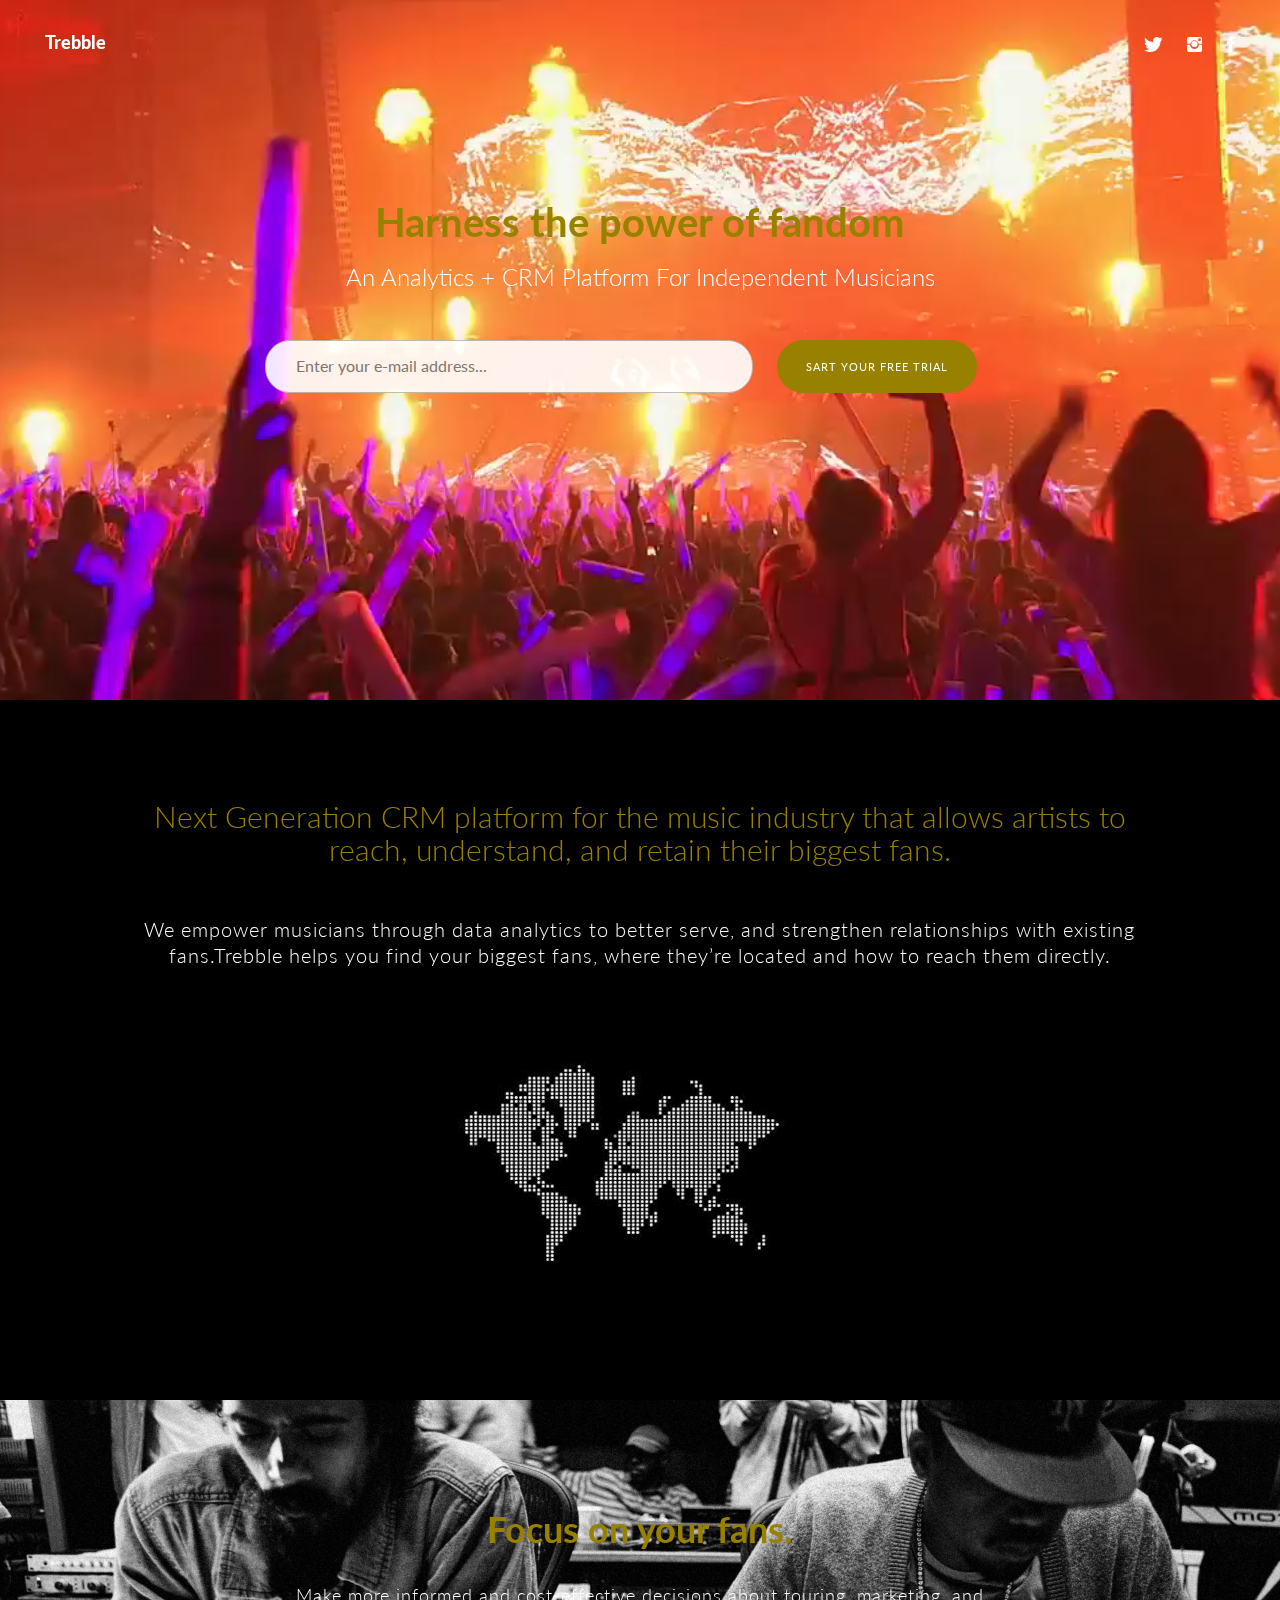
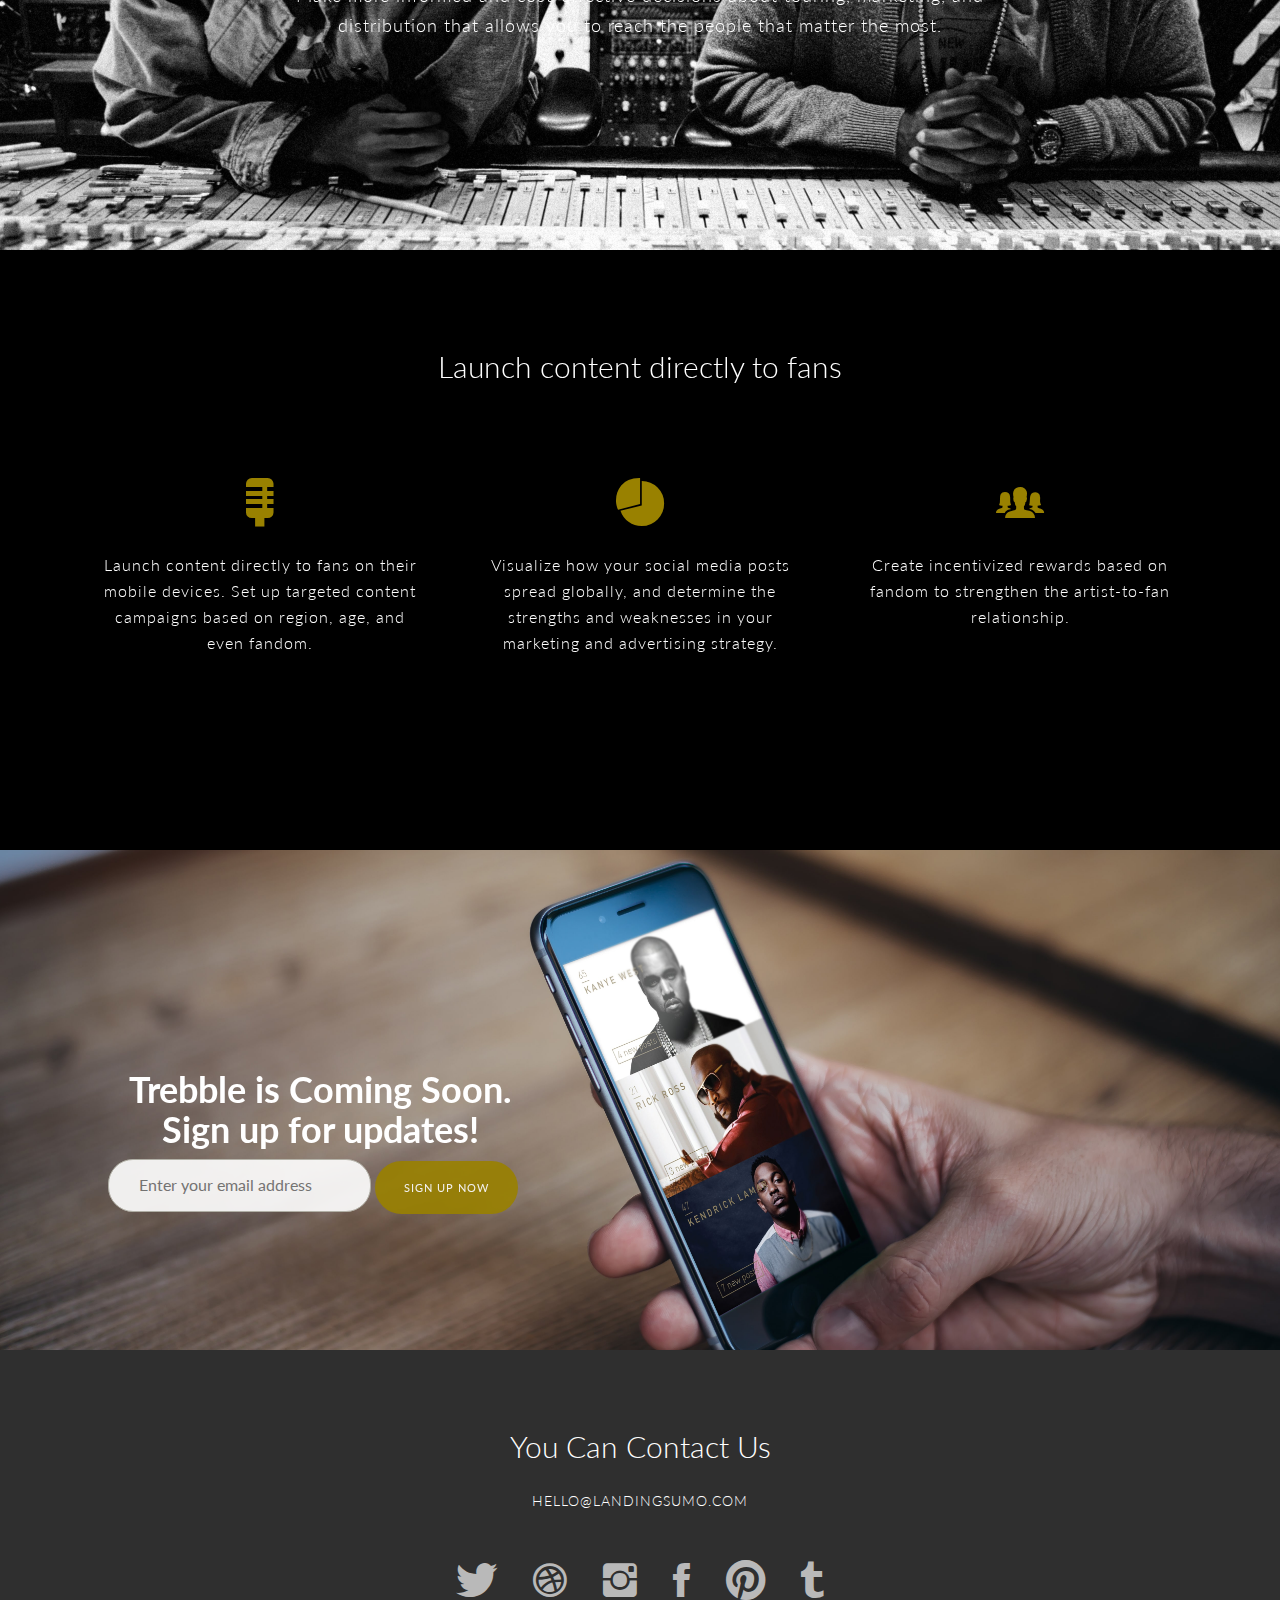
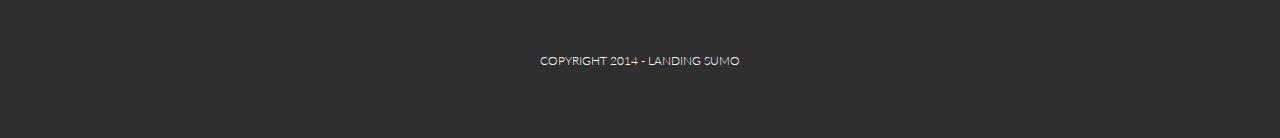
==== index.html @ 37c3ba86 "second commit" ====
<!DOCTYPE html>
<html lang="en">
  <head>
    <meta charset="utf-8">
    <meta http-equiv="X-UA-Compatible" content="IE=edge">
    <meta name="viewport" content="width=device-width, initial-scale=1">
    <meta name="description" content="">
    <meta name="author" content="">
    <link rel="icon" href="assets/img/favicon.ico">

    <title>BlackTie.co - Sumo Lading</title>

    <!-- Bootstrap core CSS -->
    <link href="assets/css/bootstrap.css" rel="stylesheet">

    <!-- Custom styles for this template -->
    <link href="assets/css/ionicons.min.css" rel="stylesheet">
    <link href="assets/css/style.css" rel="stylesheet">


    <!-- IE10 viewport hack for Surface/desktop Windows 8 bug -->
    <script src="assets/js/ie10-viewport-bug-workaround.js"></script>


    <!-- HTML5 shim and Respond.js IE8 support of HTML5 elements and media queries -->
    <!--[if lt IE 9]>
      <script src="https://oss.maxcdn.com/html5shiv/3.7.2/html5shiv.min.js"></script>
      <script src="https://oss.maxcdn.com/respond/1.4.2/respond.min.js"></script>
    <![endif]-->
  </head>

  <body style="background-color:black;">

    <div id="h" data-vide-bg="bg_small" data-vide-options=" position: 0% 0%">
      <div class="logo">Trebble</div>
      <div class="social hidden-xs">
        <a href="#"><i class="ion-social-twitter"></i></a>
        <a href="#"><i class="ion-social-instagram"></i></a>
        <a href="#"><i class="ion-social-facebook"></i></a>
      </div>
      <div class="container">
        <div class="row">
          <div class="col-md-8 col-md-offset-2 centered">
            <h1 style="color:#998100;">Harness the power of fandom</h1>
            <h3>An Analytics + CRM Platform For Independent Musicians</h3>
            <div class="mtb">
              <form role="form"  method="post" enctype="plain"> 
                <input type="email" name="email" class="subscribe-input" placeholder="Enter your e-mail address..." required>
                <button class='btn btn-conf btn-green' type="submit">Sart your free trial</button>
              </form>
            </div><!--/mt-->
          </div>
        </div><!--/row-->
      </div><!--/container-->
    </div><!-- /H -->

    <div class="container ptb" style="min-height: 700px;width: 100%;">
      <div class="row centered">
        <div class="col-md-10 col-md-offset-1">
          <h2 style="color:#998100;">Next Generation CRM platform for the music industry that allows artists to reach, understand, and retain their biggest fans.</h2>
          <p class="mt" style="color:white; font-size:20px;"> We empower musicians through data analytics
to better serve, and strengthen relationships with existing fans.Trebble helps you find your biggest fans, where they’re located and how to reach them directly.</p>
        </div>
        <div class="col-md-5 col-md-offset-4 mt">
          <img src="music.jpg" class="img-responsive" alt="">
        </div>
      </div><!--/row-->
    </div><!--/container-->

    <div id="sep">
      <div class="container">
        <div class="row centered">
          <div class="col-md-8 col-md-offset-2">
            <h1 style="color:#998100; font-weight:bold;">Focus on your fans.</h1>
            <h4>Make more informed and cost-effective decisions about touring, marketing, and distribution that allows you to reach the people that matter the most.</h4>
            
          </div><!--/col-md-8-->
        </div>
      </div>
    </div><!--/sep-->

    <div class="container ptb" style="min-height: 600px;">
      <div class="row centered">
        <div class="col-md-12">
            <h2 style="color:white; "> Launch content directly to fans</h2>
        </div>
        <div class="col-md-12 " style="margin-top:70px;">
          <div class="col-md-4">
            <div class="col-md-12 centered ">
                <i class="ion-mic-c" style="color:#998100;font-size:55px"></i>
            </div>
            <div class="col-md-12">
                  <p style="color:white;">Launch content directly to fans on their mobile devices. Set up targeted content campaigns based on region, age, and even fandom.</p> 
            </div>
          </div>

          <div class="col-md-4">
            <div class="col-md-12 centered ">
                <i class="ion-ios-pie" style="color:#998100;font-size:55px"></i>
            </div>
            <div class="col-md-12">
                  <p style="color:white;">Visualize how your social media posts spread globally, and determine the strengths and weaknesses in your marketing and advertising strategy.</p> 
            </div>
          </div>

          <div class="col-md-4">
            <div class="col-md-12 centered ">
                <i class="ion-ios-people" style="color:#998100;font-size:55px"></i>
            </div>
            <div class="col-md-12">
                  <p style="color:white;">Create incentivized rewards based on fandom to strengthen the artist-to-fan relationship.</p> 
            </div>
          </div>

        </div>
      </div><!--/row-->
    </div><!--/container-->

    <div class="container ptb" style="min-height: 500px;width: 100%;" id="final-div">
      <div class="row centered">
       <div class="col-xs-6" style="margin-top: 120px;">
          <h1 style="font-weight:bold; color:white; ">Trebble is Coming Soon.<br>Sign up for updates!</h1> 
         <form><input name="utf8" type="hidden" value="✓"><input type="hidden" name="authenticity_token" value="H3oWEOLF07UO7+keoI092wMj/sR+r1a7JFPib3H3EnLEydJg8H/tjOgYjyXk0TCLg7ZnAMFHPnGioWCFz63uCQ==">
               <input placeholder="Enter your email address" type="text" name="user[email]" id="user_email">
               <input type="submit" name="commit" value="Sign up now" class="btn btn-conf btn-green">
          </form>     
      </div>
      </div><!--/row-->
    </div><!--/container-->


    <div id="f">
      <div class="container">
        <div class="row centered">
          <h2>You Can Contact Us</h2>
          <h5>HELLO@LANDINGSUMO.COM</h5>

          <p class="mt">
            <a href="#"><i class="ion-social-twitter"></i></a>
            <a href="#"><i class="ion-social-dribbble"></i></a>
            <a href="#"><i class="ion-social-instagram"></i></a>
            <a href="#"><i class="ion-social-facebook"></i></a>
            <a href="#"><i class="ion-social-pinterest"></i></a>
            <a href="#"><i class="ion-social-tumblr"></i></a>
          </p>
          <h6 class="mt">COPYRIGHT 2014 - LANDING SUMO</h6>
        </div><!--/row-->
      </div><!--/container-->
    </div><!--/F-->

    <!-- Bootstrap core JavaScript
    ================================================== -->
    <!-- Placed at the end of the document so the pages load faster -->
    <script src="assets/js/jquery.min.js"></script>
    <script src="assets/js/bootstrap.min.js"></script>
    <script src="assets/js/jquery.vide.min.js"></script>
    <script src="assets/js/retina-1.1.0.js"></script>
  </body>
</html>
---- assets/css/style.css ----
/*
 * Author: Carlos Alvarez
 * URL: http://alvarez.is
 *
 * Project Name: Landing Sumo - Theme 20
 * URL: http://LandingSumo.com
 * Version: 1.0
 * Exclusive Freebie for BlackTie.co
 */

/*	################################################################
	1. GENERAL STRUCTURES
################################################################# */

/* Import fonts */
@import url(http://fonts.googleapis.com/css?family=Lato:300,400,700,900);

* { 
	margin: 0;
	padding: 0px;
    font-family: 'Lato', sans-serif;
} 
body { 
	background: #fff; 
	margin: 0; 
	color: #5a5a5a;
}

h1, h2, h3, h4, h5, h6 {
    font-family: 'Lato', sans-serif;
	font-weight: 300;
}


p { 
	padding: 0; 
	margin-bottom: 12px; 
    font-family: 'Lato', sans-serif;
	font-weight: 300;
	font-size: 16px; 
	line-height: 26px;
	letter-spacing: 1px;
	color: #666; 
	margin-top: 10px; 
}

html,
body {
	height: 100%;
}

.alignleft { float: left; }
.alignright { float: right; }
.aligncenter {
	margin-left: auto;
	margin-right: auto;
	display: block;
	clear: both;
}
.centered {text-align: center}
.mt {margin-top: 50px;}
.mb {margin-bottom: 50px;}
.mtb {margin-top: 50px; margin-bottom: 50px;}
.mtb2 { margin-top: 100px; margin-bottom: 100px;}
.ptb {padding-top: 80px; padding-bottom: 80px;}

.clear {
	clear: both;
	display: block;
	font-size: 0;
	height: 0;
	line-height: 0;
	width:100%;
}
::-moz-selection  {
	color: #fff;
	text-shadow:none;
	background:#2B2E31;
}
::selection {
	color: #fff;
	text-shadow:none;
	background:#2B2E31;
}
*,
*:after,
*:before {
	-webkit-box-sizing: border-box;
	-moz-box-sizing: border-box;
	box-sizing: border-box;
	padding: 0;
	margin: 0;
}
a { 
	padding: 0;
	margin: 0;
	text-decoration: none; 
	-webkit-transition: background-color .4s linear, color .4s linear;
	-moz-transition: background-color .4s linear, color .4s linear;
	-o-transition: background-color .4s linear, color .4s linear;
	-ms-transition: background-color .4s linear, color .4s linear;
	transition: background-color .4s linear, color .4s linear;
	color: #1abc9c;
}
a:hover,
a:focus {
  text-decoration: none;
  color:#696E74;
}

.nopadding {
	padding: 0px !important;
	margin: 0px;
}


/* FORM CONFIGURATION */

input {
	font-size: 16px;
	color: black;
	min-height: 40px;
	border-radius: 25px;
	line-height: 20px;
	padding: 15px 30px 16px;
	border: 1px solid #b9b9af;
	margin-bottom: 10px;
	background-color: #fff;
	opacity: 0.9;
	-webkit-transition: background-color 0.2s;
	transition: background-color 0.2s;
}

.subscribe-input {
	float: left;
	width: 65%;
	text-align: left;
	margin-right: 2px;
}

@media screen and (max-width: 767px) {
	.subscribe-input {
		width: 100%;
	}
}

.subscribe-submit {
	right: 0;
}

.btn-download {
	background: #FDE3A7;
}

/*Buttons Configuration */
.btn-conf {
	border-radius: 50px;
	margin-right: 15px;
	font-size: 11px;
	letter-spacing: 1px;
	text-transform: uppercase;
	padding: 18px 28px 17px 28px;
	}

.btn-conf-2 {
	border-radius: 50px;
	margin-right: 15px;
	font-size: 11px;
	letter-spacing: 1px;
	text-transform: uppercase;
	padding: 12px 28px 11px 28px;
	margin-top: 20px;
	}	

.btn-green {
	background: #998100;
	color: white
}

/* HEADER SECTION */

#final-div{
	background: url(../../final.jpg) no-repeat;
    background-position: center 60%;
	background-size: 100%;
}

#h {
	/*background: url(../img/header.jpg) no-repeat center top;*/
	padding-top: 180px;
	text-align:center;
	background-attachment: relative;
	background-position: center center;
	min-height: 700px;
	width: 100%;
	color: white;
	
    -webkit-background-size: 100%;
    -moz-background-size: 100%;
    -o-background-size: 100%;
    background-size: 100%;

    -webkit-background-size: cover;
    -moz-background-size: cover;
    -o-background-size: cover;
    background-size: cover;
}

#h .logo {
	top: 30px;
	left: 45px;
	font-size: 18px;
	font-weight: 900;
	position:absolute; 
}

#h .social {
	top: 30px;
	right: 45px;
	font-size: 20px;
	position: absolute;
}

#h .social i {
	margin-left: 20px;
}

#h .social a {
	color: white;
}

#h h1 {
	font-weight: 700;
	color: white;
	font-size: 40px;
}

/* Store Links */
.store img {
	margin-right: 10px;
	margin-top: 20px;
}

/* SEP */
#sep {
	background: url(../../fandom.jpg) no-repeat center top;
	padding-top: 90px;
	text-align:center;
	background-attachment: relative;
	background-position: center center;
	min-height: 450px;
	width: 100%;
	color: white;
	
    -webkit-background-size: 100%;
    -moz-background-size: 100%;
    -o-background-size: 100%;
    background-size: 100%;

    -webkit-background-size: cover;
    -moz-background-size: cover;
    -o-background-size: cover;
    background-size: cover;
}

#sep h4 {
	letter-spacing: 1px;
	line-height: 30px;
	margin-top: 30px;
}

/* Pricing Tables */
.price-table {
	border: 2px solid #5a5a5a;
	border-radius: 25px;
	padding-top: 15px;
	padding-bottom: 25px;
	margin: 5px; 
}

.price-table .p-head {
	font-weight: 700;
	font-size: 14px;
	letter-spacing: 1px;
	text-transform: uppercase;
	line-height: 80px;
	border-bottom: 2px solid #ccc;
}

.price-table .p-body .features li {
	color: #333333;
	border-bottom: 2px solid #ccc;
	padding: 24px 0px;
	margin: 0;
	letter-spacing: 1px;
}

.p-body .price .detail {
	font-weight: 700;
	font-size: 45px;
	margin-left: 10px;
	margin-right: 10px;
}

.p-body .price .sub {
	font-size: 18px;
	color: #ccc;
	position: relative;
	bottom: 10px;
	font-weight: 700;
}

ul {
	list-style-type: none;
}

/* SPONSORS */
#g {
	background: #f2f2f2;
	padding-top: 60px;
	padding-bottom: 60px;
}

.sponsor img {
	max-width: 140px;
	max-height: 60px;
	vertical-align: middle;
}

.sponsor .col-sm-2 {
	height: 80px;
	line-height: 80px;
}

/* GREEN SECTION - TESTIMONIAL */

#green {
	padding-top: 90px;
	padding-bottom: 60px;
	min-height: 300px;
	background: #03C9A9;
	color: white;
}

#green tgr {
	font-weight: 700;
	letter-spacing: 1px;
}

/* FOOTER */
#f {
	padding-top: 60px;
	padding-bottom: 60px;
	background: #2f2f2f;
	color: white;
}

#f h5 {
	margin-top: 30px;
	letter-spacing: 1px;
}

#f i {
	font-size: 45px;
	margin: 15px;
}

#f a {
	color: #b9b9b9;
}

#f a:hover {
	color: #03C9A9;
}
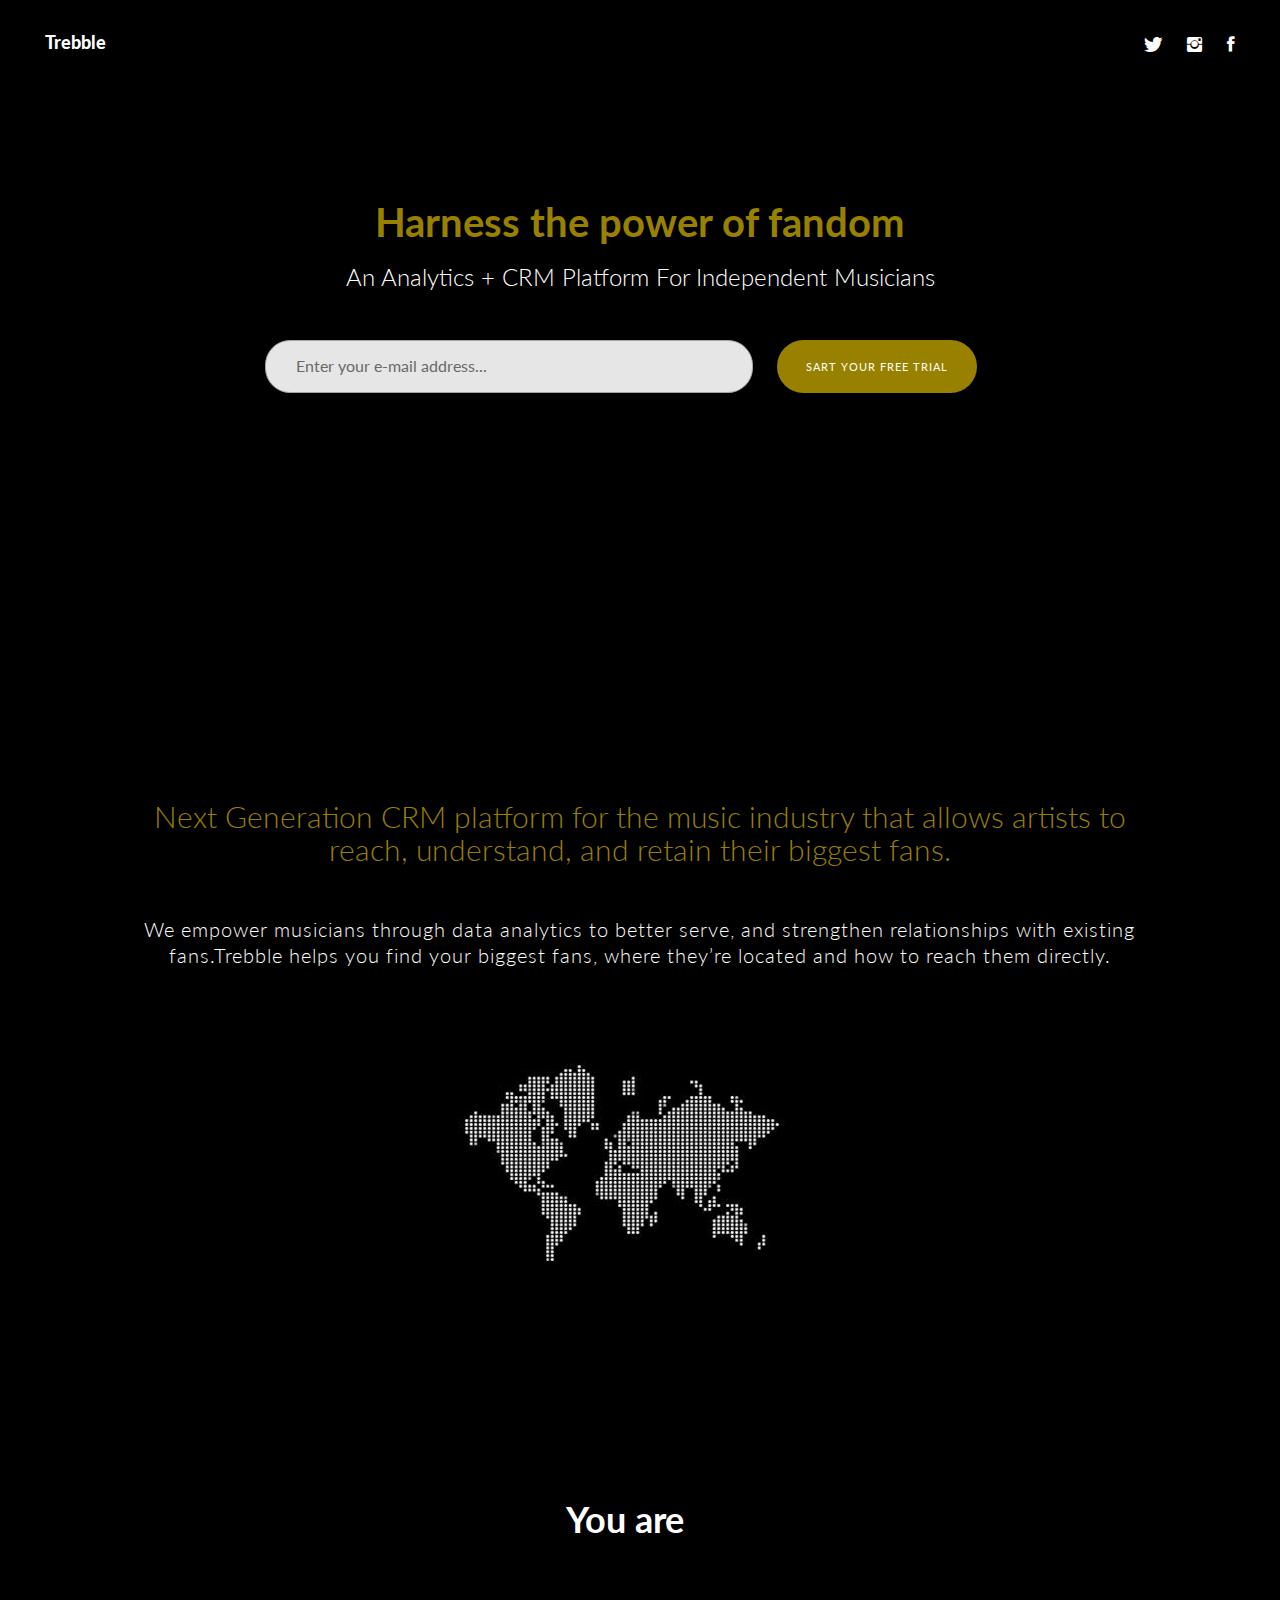
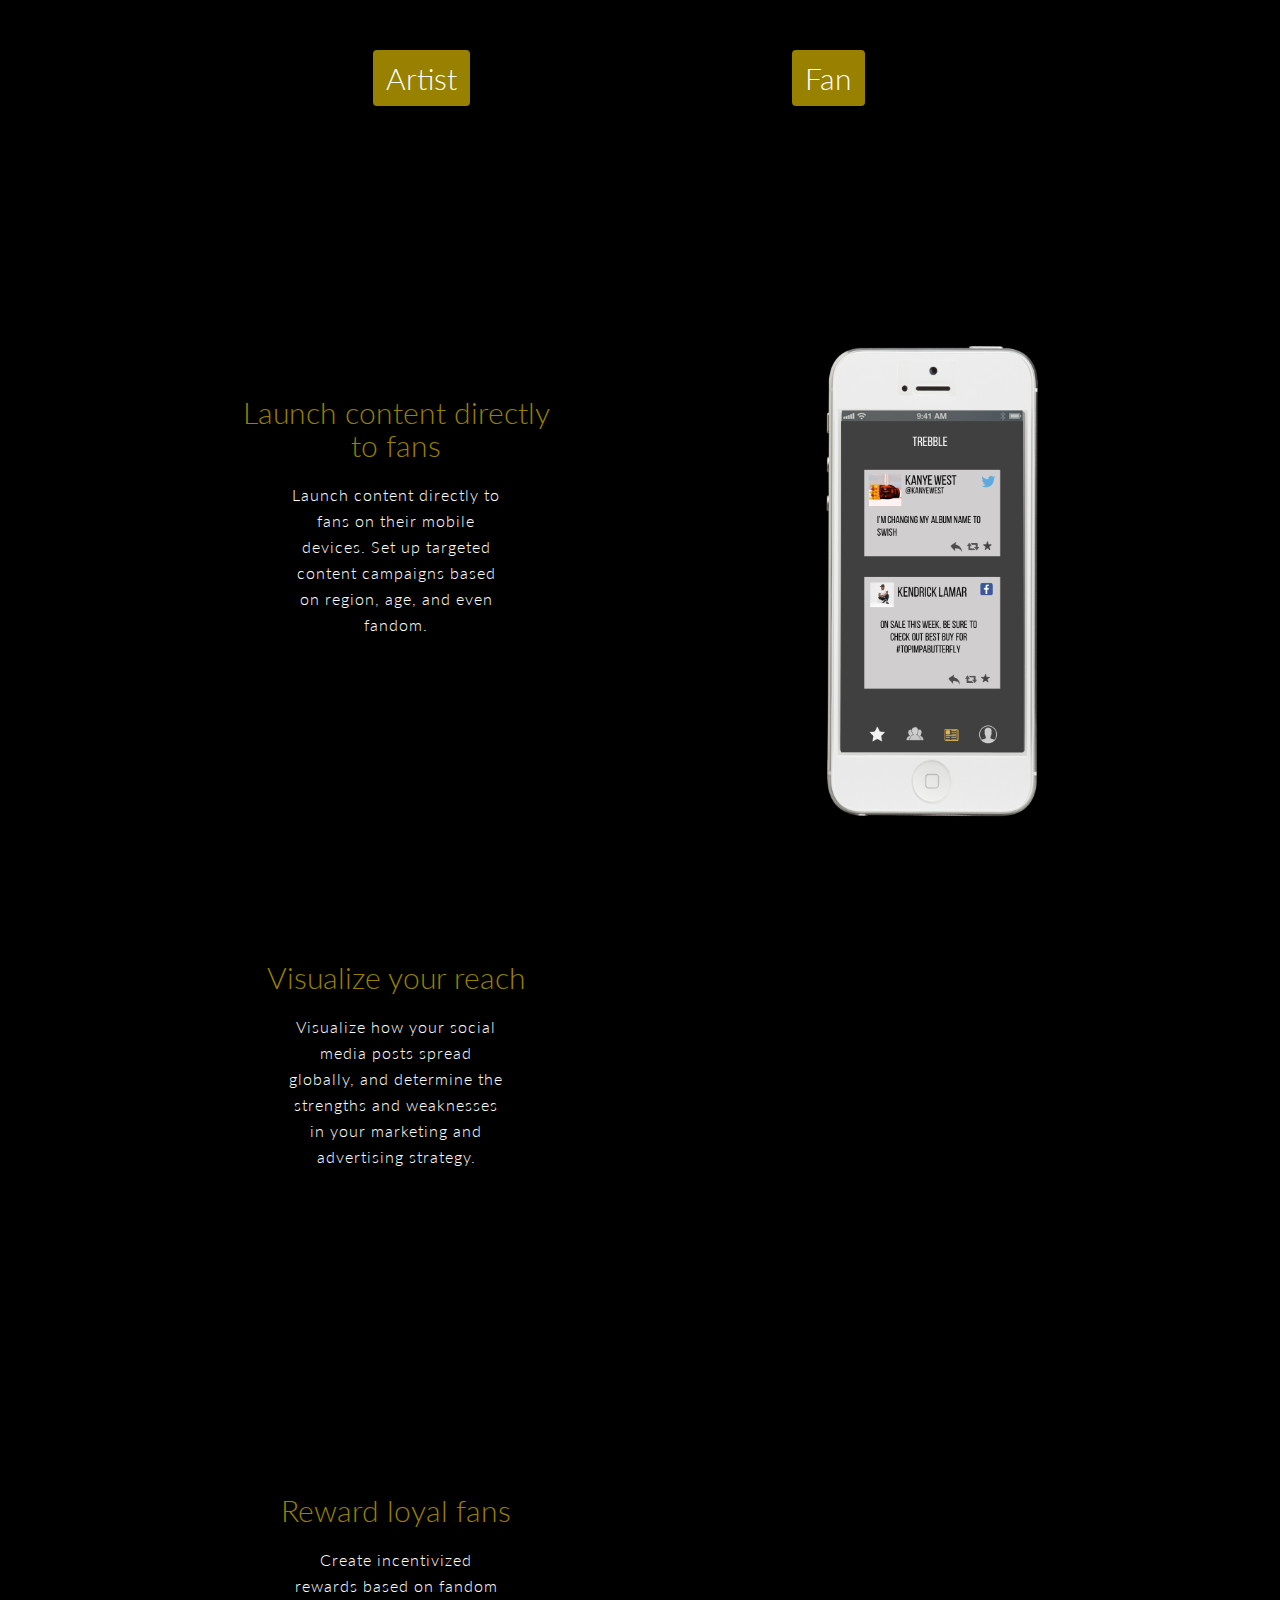
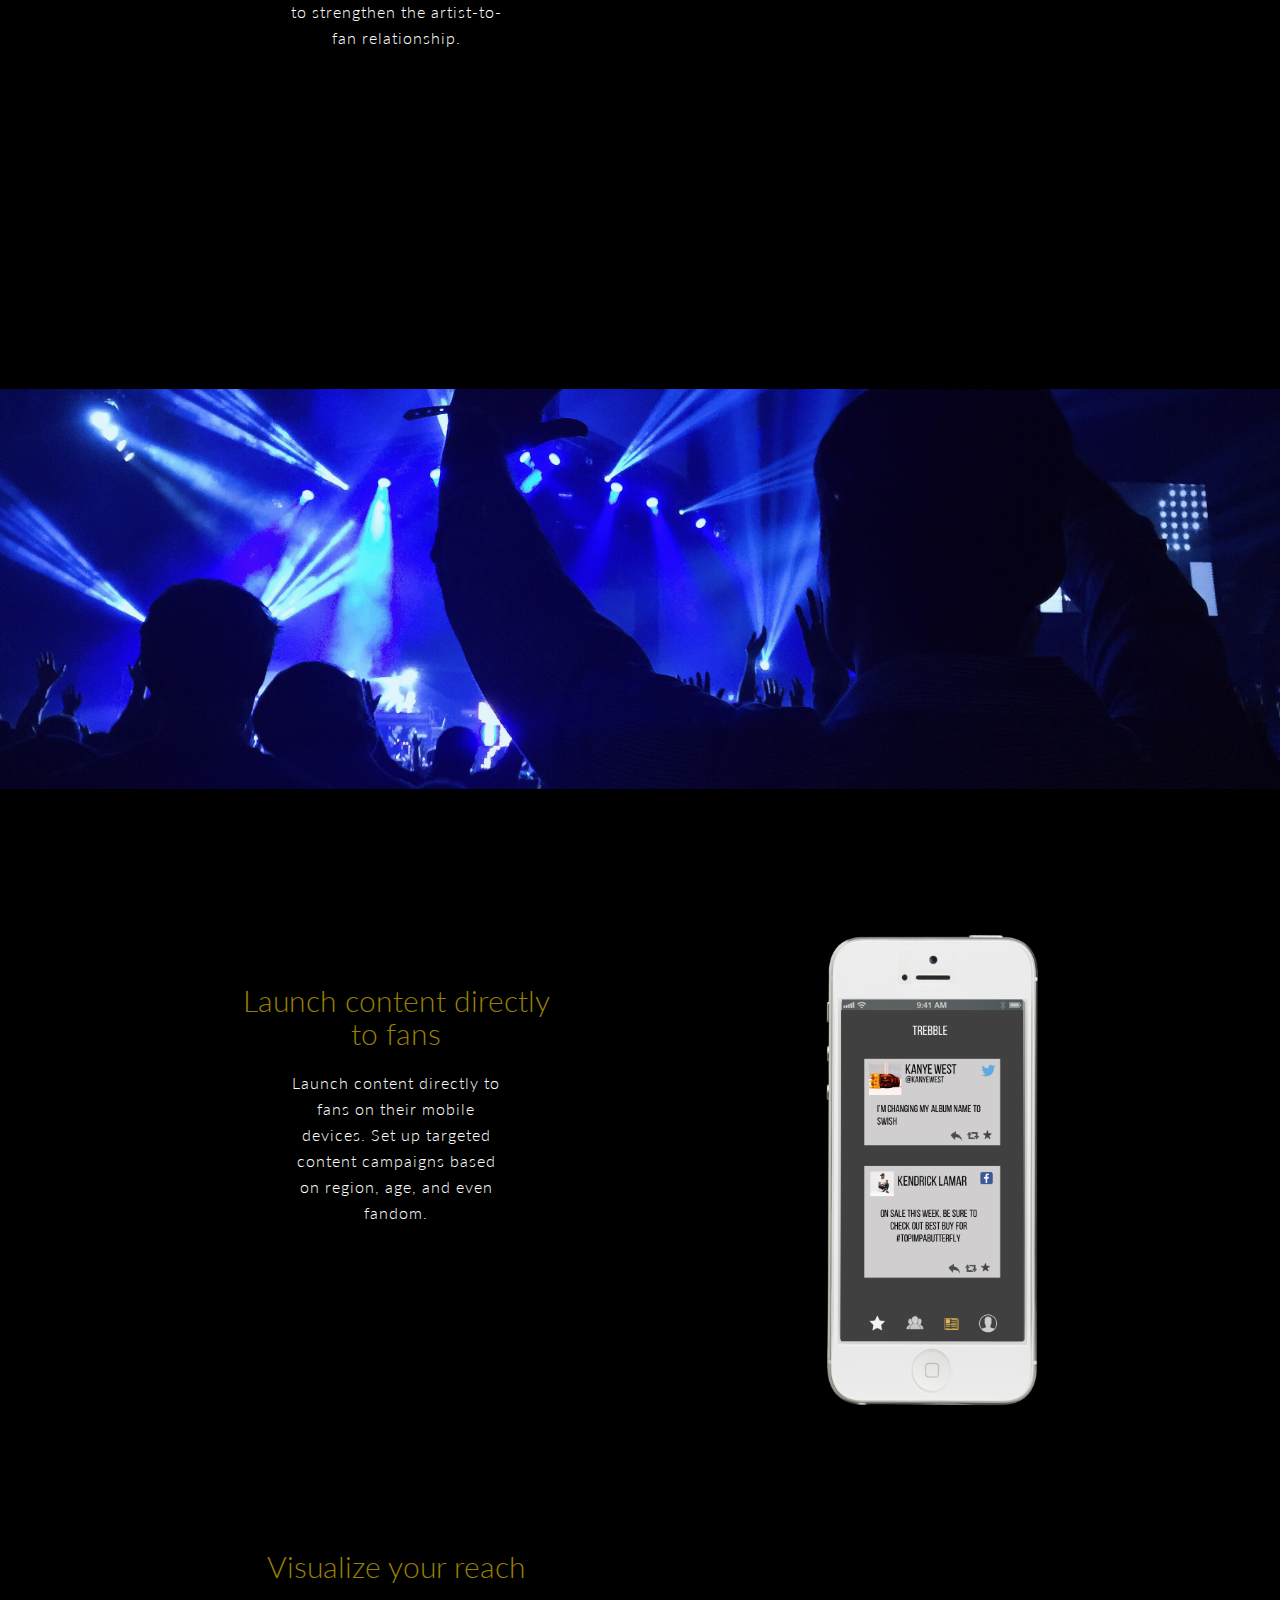
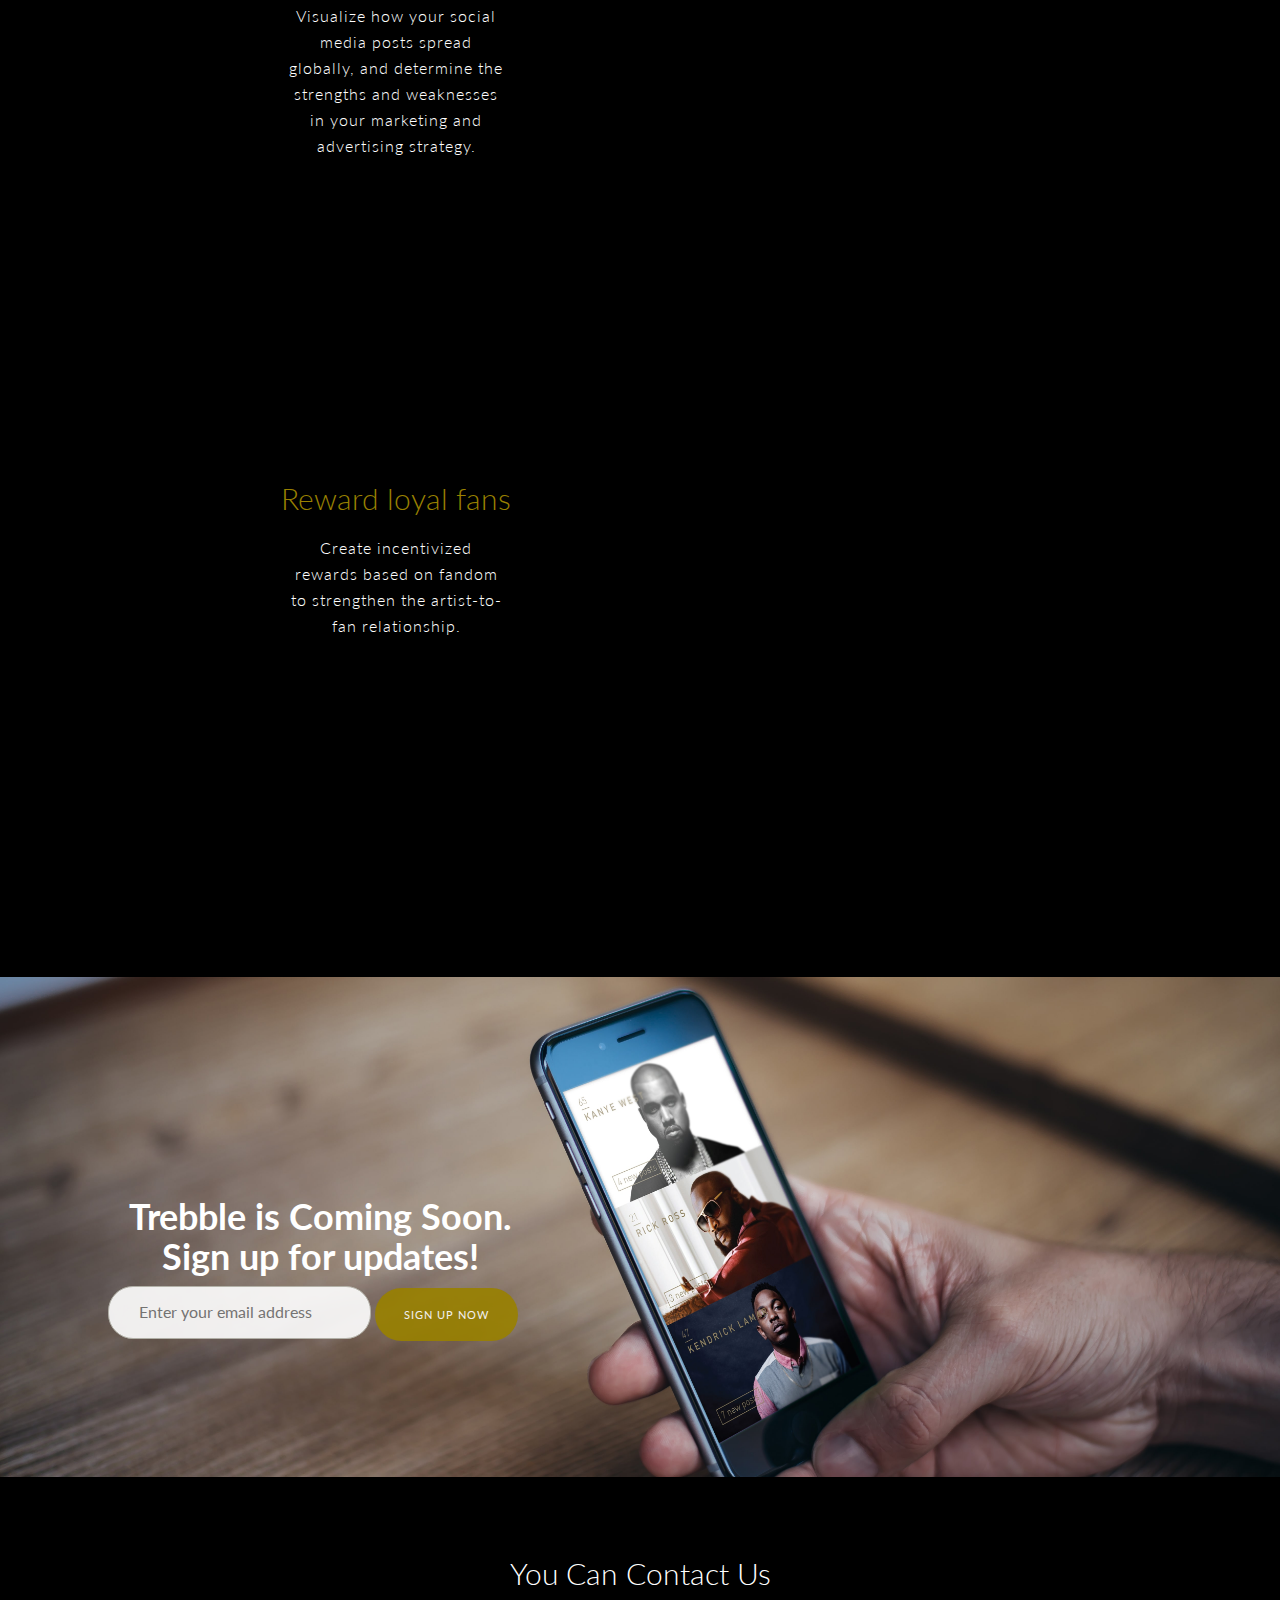
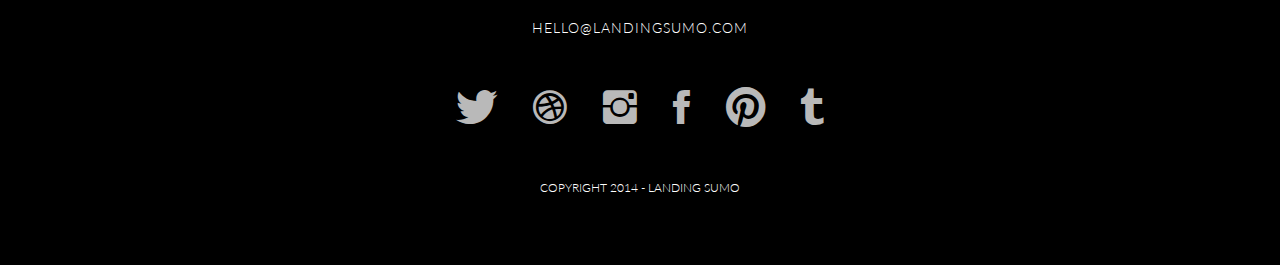
==== commit cbae42bf: "again" ====
--- a/index.html
+++ b/index.html
@@ -8,7 +8,7 @@
     <meta name="author" content="">
     <link rel="icon" href="assets/img/favicon.ico">
 
-    <title>BlackTie.co - Sumo Lading</title>
+    <title>Trebbleapp</title>
 
     <!-- Bootstrap core CSS -->
     <link href="assets/css/bootstrap.css" rel="stylesheet">
@@ -31,7 +31,7 @@
 
   <body style="background-color:black;">
 
-    <div id="h" data-vide-bg="bg_small" data-vide-options=" position: 0% 0%">
+    <div id="h" data-vide-bg="bg" data-vide-options=" position: 0% 0%">
       <div class="logo">Trebble</div>
       <div class="social hidden-xs">
         <a href="#"><i class="ion-social-twitter"></i></a>
@@ -54,7 +54,7 @@
       </div><!--/container-->
     </div><!-- /H -->
 
-    <div class="container ptb" style="min-height: 700px;width: 100%;">
+    <div  class="container ptb scroller" style="min-height: 700px;width: 100%;">
       <div class="row centered">
         <div class="col-md-10 col-md-offset-1">
           <h2 style="color:#998100;">Next Generation CRM platform for the music industry that allows artists to reach, understand, and retain their biggest fans.</h2>
@@ -62,59 +62,117 @@
 to better serve, and strengthen relationships with existing fans.Trebble helps you find your biggest fans, where they’re located and how to reach them directly.</p>
         </div>
         <div class="col-md-5 col-md-offset-4 mt">
-          <img src="music.jpg" class="img-responsive" alt="">
+          <img src="music.jpg" class="img-responsive" alt="" id="music-img">
         </div>
       </div><!--/row-->
     </div><!--/container-->
 
-    <div id="sep">
-      <div class="container">
-        <div class="row centered">
-          <div class="col-md-8 col-md-offset-2">
-            <h1 style="color:#998100; font-weight:bold;">Focus on your fans.</h1>
-            <h4>Make more informed and cost-effective decisions about touring, marketing, and distribution that allows you to reach the people that matter the most.</h4>
-            
-          </div><!--/col-md-8-->
-        </div>
-      </div>
-    </div><!--/sep-->
-
-    <div class="container ptb" style="min-height: 600px;">
-      <div class="row centered">
-        <div class="col-md-12">
-            <h2 style="color:white; "> Launch content directly to fans</h2>
-        </div>
-        <div class="col-md-12 " style="margin-top:70px;">
-          <div class="col-md-4">
-            <div class="col-md-12 centered ">
-                <i class="ion-mic-c" style="color:#998100;font-size:55px"></i>
-            </div>
-            <div class="col-md-12">
-                  <p style="color:white;">Launch content directly to fans on their mobile devices. Set up targeted content campaigns based on region, age, and even fandom.</p> 
-            </div>
-          </div>
-
-          <div class="col-md-4">
-            <div class="col-md-12 centered ">
-                <i class="ion-ios-pie" style="color:#998100;font-size:55px"></i>
-            </div>
-            <div class="col-md-12">
-                  <p style="color:white;">Visualize how your social media posts spread globally, and determine the strengths and weaknesses in your marketing and advertising strategy.</p> 
-            </div>
-          </div>
-
-          <div class="col-md-4">
-            <div class="col-md-12 centered ">
-                <i class="ion-ios-people" style="color:#998100;font-size:55px"></i>
-            </div>
-            <div class="col-md-12">
-                  <p style="color:white;">Create incentivized rewards based on fandom to strengthen the artist-to-fan relationship.</p> 
-            </div>
-          </div>
-
+    <div class="container ptb" style="height: 400px;width: 100%; background: url(fan-min.jpeg) no-repeat center center fixed;background-size: cover; ">
+      <div class="row centered col-xs-12">
+          <h1 style="color:white; font-weight:bold;"> You are </h1>
+      </div>
+      <div class="row centered col-xs-12" style="margin-top:100px;">
+        <div class="col-xs-4 col-xs-offset-2 centered" style="">
+          <a href="#artist_div" class="btn btn-large btn-green" style="font-size:30px;font-weight:300;"> Artist </a>
+        </div>
+        <div class="col-xs-4 centered">
+          <a href="#fan_div" class="btn btn-large btn-green" style="font-size:30px;font-weight:300;"> Fan </a>
         </div>
       </div><!--/row-->
     </div><!--/container-->
+
+    <div class="container ptb " id="artist_div" style="margin-top:50px;">
+      <div class="row">
+        <div class="col-xs-5 col-xs-offset-1" id="text" >
+          <div class="col-xs-12 centered" id="launch_directly" style="margin-bottom:200px;padding:10%;">
+            <div class="col-md-12">
+                <h2 style="color:#998100; "> Launch content directly to fans</h2>
+            </div>
+            <div class="col-md-8 col-md-offset-2">
+                  <p style="color:white;">Launch content directly to fans on their mobile devices. Set up targeted content campaigns based on region, age, and even fandom.</p> 
+            </div>
+          </div>
+          <div class="col-xs-12 centered" id="visualize" style="margin-bottom:200px;padding:10%;">
+            <div class="col-md-12">
+                <h2 style="color:#998100; "> Visualize your reach</h2>
+            </div>
+            <div class="col-md-8 col-md-offset-2">
+                  <p style="color:white;">Visualize how your social media posts spread globally, and determine the strengths and weaknesses in your marketing and advertising strategy.</p> 
+            </div>
+          </div>
+          <div class="col-xs-12 centered" id="reward" style="margin-bottom:200px;padding:10%;">
+            <div class="col-md-12">
+                <h2 style="color:#998100; "> Reward loyal fans</h2>
+            </div>
+            <div class="col-md-8 col-md-offset-2">
+                  <p style="color:white;">Create incentivized rewards based on fandom to strengthen the artist-to-fan relationship.</p> 
+            </div>
+          </div>
+        </div>
+        <div class="col-xs-6" id="myAffix" data-spy="affix">
+          <div>
+            <img src="treb/Picture3.png" id="img-src" class="img-responsive">
+          </div>
+        </div>
+      </div>
+    </div>
+
+    <div class="container ptb" id="artist-break" style="height: 400px;width: 100%; background: url(artist.jpeg) no-repeat center center;background-size: cover; ">
+      <div class="row centered col-xs-12" style="margin-top:100px;">
+        <div class="col-xs-4 col-xs-offset-2 centered" style="">
+         
+        </div>
+      </div><!--/row-->
+    </div><!--/container-->
+
+     <div class="container ptb " id="fan_div" style="margin-top:50px;">
+      <div class="row">
+        <div class="col-xs-5 col-xs-offset-1" id="text" >
+          <div class="col-xs-12 centered" id="fan_launch_directly" style="margin-bottom:200px;padding:10%;">
+            <div class="col-md-12">
+                <h2 style="color:#998100; "> Launch content directly to fans</h2>
+            </div>
+            <div class="col-md-8 col-md-offset-2">
+                  <p style="color:white;">Launch content directly to fans on their mobile devices. Set up targeted content campaigns based on region, age, and even fandom.</p> 
+            </div>
+          </div>
+          <div class="col-xs-12 centered" id="fan_visualize" style="margin-bottom:200px;padding:10%;">
+            <div class="col-md-12">
+                <h2 style="color:#998100; "> Visualize your reach</h2>
+            </div>
+            <div class="col-md-8 col-md-offset-2">
+                  <p style="color:white;">Visualize how your social media posts spread globally, and determine the strengths and weaknesses in your marketing and advertising strategy.</p> 
+            </div>
+          </div>
+          <div class="col-xs-12 centered" id="fan_reward" style="margin-bottom:200px;padding:10%;">
+            <div class="col-md-12">
+                <h2 style="color:#998100; "> Reward loyal fans</h2>
+            </div>
+            <div class="col-md-8 col-md-offset-2">
+                  <p style="color:white;">Create incentivized rewards based on fandom to strengthen the artist-to-fan relationship.</p> 
+            </div>
+          </div>
+        </div>
+        <div class="col-xs-6" id="fan_myAffix">
+          <div>
+            <img src="treb/Picture3.png" id="fan_img-src" class="img-responsive">
+          </div>
+        </div>
+      </div>
+    </div>
+
+    <style type="text/css">
+      #myAffix.affix{
+          position: fixed;
+          top: 25px;
+          left: 50%;
+          width: 45%;
+          min-height: 1px;
+          padding-right: 15px;
+          padding-left: 15px;
+      }
+
+    </style>
 
     <div class="container ptb" style="min-height: 500px;width: 100%;" id="final-div">
       <div class="row centered">
@@ -152,8 +210,122 @@
     ================================================== -->
     <!-- Placed at the end of the document so the pages load faster -->
     <script src="assets/js/jquery.min.js"></script>
+    <script src="assets/js/onscreen.js"></script>
     <script src="assets/js/bootstrap.min.js"></script>
     <script src="assets/js/jquery.vide.min.js"></script>
     <script src="assets/js/retina-1.1.0.js"></script>
+
+    <script type="text/javascript">
+    $(function(){
+
+      $('#launch_directly').onScreen({
+         container: window,
+         direction: 'vertical',
+         doIn: function() {
+           // Do something to the matched elements as they come in
+           console.log("Inside the screen");
+          $("#img-src").attr("src","treb/Picture3.png");
+         },
+         tolerance: 400,
+         lazyAttr: null,
+         debug: false
+      });
+
+
+      $('#visualize').onScreen({
+         container: window,
+         direction: 'vertical',
+         doIn: function() {
+           // Do something to the matched elements as they come in
+           console.log("Inside the screen");
+          $("#img-src").attr("src","treb/Picture4.png");
+         },
+         tolerance: 400,
+         lazyAttr: null,
+         debug: false
+      });
+
+      $('#reward').onScreen({
+         container: window,
+         direction: 'vertical',
+         doIn: function() {
+           // Do something to the matched elements as they come in
+           console.log("Inside the screen");
+          $("#img-src").attr("src","treb/Picture5.png");
+         },
+         tolerance: 400,
+         lazyAttr: null,
+         debug: false
+      });
+
+      //  $('#fan_launch_directly').onScreen({
+      //    container: window,
+      //    direction: 'vertical',
+      //    doIn: function() {
+      //      // Do something to the matched elements as they come in
+      //      console.log("Inside the screen");
+      //     $("#fan_img-src").attr("src","treb/Picture3.png");
+      //    },
+      //    tolerance: 400,
+      //    lazyAttr: null,
+      //    debug: false
+      // });
+
+
+      // $('#fan_visualize').onScreen({
+      //    container: window,
+      //    direction: 'vertical',
+      //    doIn: function() {
+      //      // Do something to the matched elements as they come in
+      //      console.log("Inside the screen");
+      //     $("#fan_img-src").attr("src","treb/Picture4.png");
+      //    },
+      //    tolerance: 400,
+      //    lazyAttr: null,
+      //    debug: false
+      // });
+
+      // $('#fan_reward').onScreen({
+      //    container: window,
+      //    direction: 'vertical',
+      //    doIn: function() {
+      //      // Do something to the matched elements as they come in
+      //      console.log("Inside the screen");
+      //     $("#fan_img-src").attr("src","treb/Picture5.png");
+      //    },
+      //    tolerance: 400,
+      //    lazyAttr: null,
+      //    debug: false
+      // });
+
+        // $('#uber').affix({
+        //   offset: {
+        //     top: 0,
+        //     bottom: function () {
+        //       return (this.bottom = $('#f').outerHeight(true))
+        //     }
+        //   }
+        // });
+      console.log("top",$("#myAffix").offset().top);
+      console.log('bottom',$("#myAffix").offset().top + $("#myAffix").height());
+      console.log("total ",$(document).height())
+      $('#myAffix').affix({
+        offset: {
+          top: $("#myAffix").offset().top,
+          bottom: $("#f").outerHeight() + $("#final-div").outerHeight() + $("#launch").outerHeight() + $("#fan_div").outerHeight() + $("#artist-break").outerHeight()
+        }
+      });
+
+      // $('#fan_myAffix').affix({
+      //   offset: {
+      //     top: $("#fan_myAffix").offset().top,
+      //     bottom: $("#f").outerHeight() + $("#final-div").outerHeight() + $("#launch").outerHeight() 
+      //   }
+      // });
+
+
+    });
+
+    </script>
   </body>
 </html>
--- a/assets/css/style.css
+++ b/assets/css/style.css
@@ -351,7 +351,6 @@
 #f {
 	padding-top: 60px;
 	padding-bottom: 60px;
-	background: #2f2f2f;
 	color: white;
 }
 
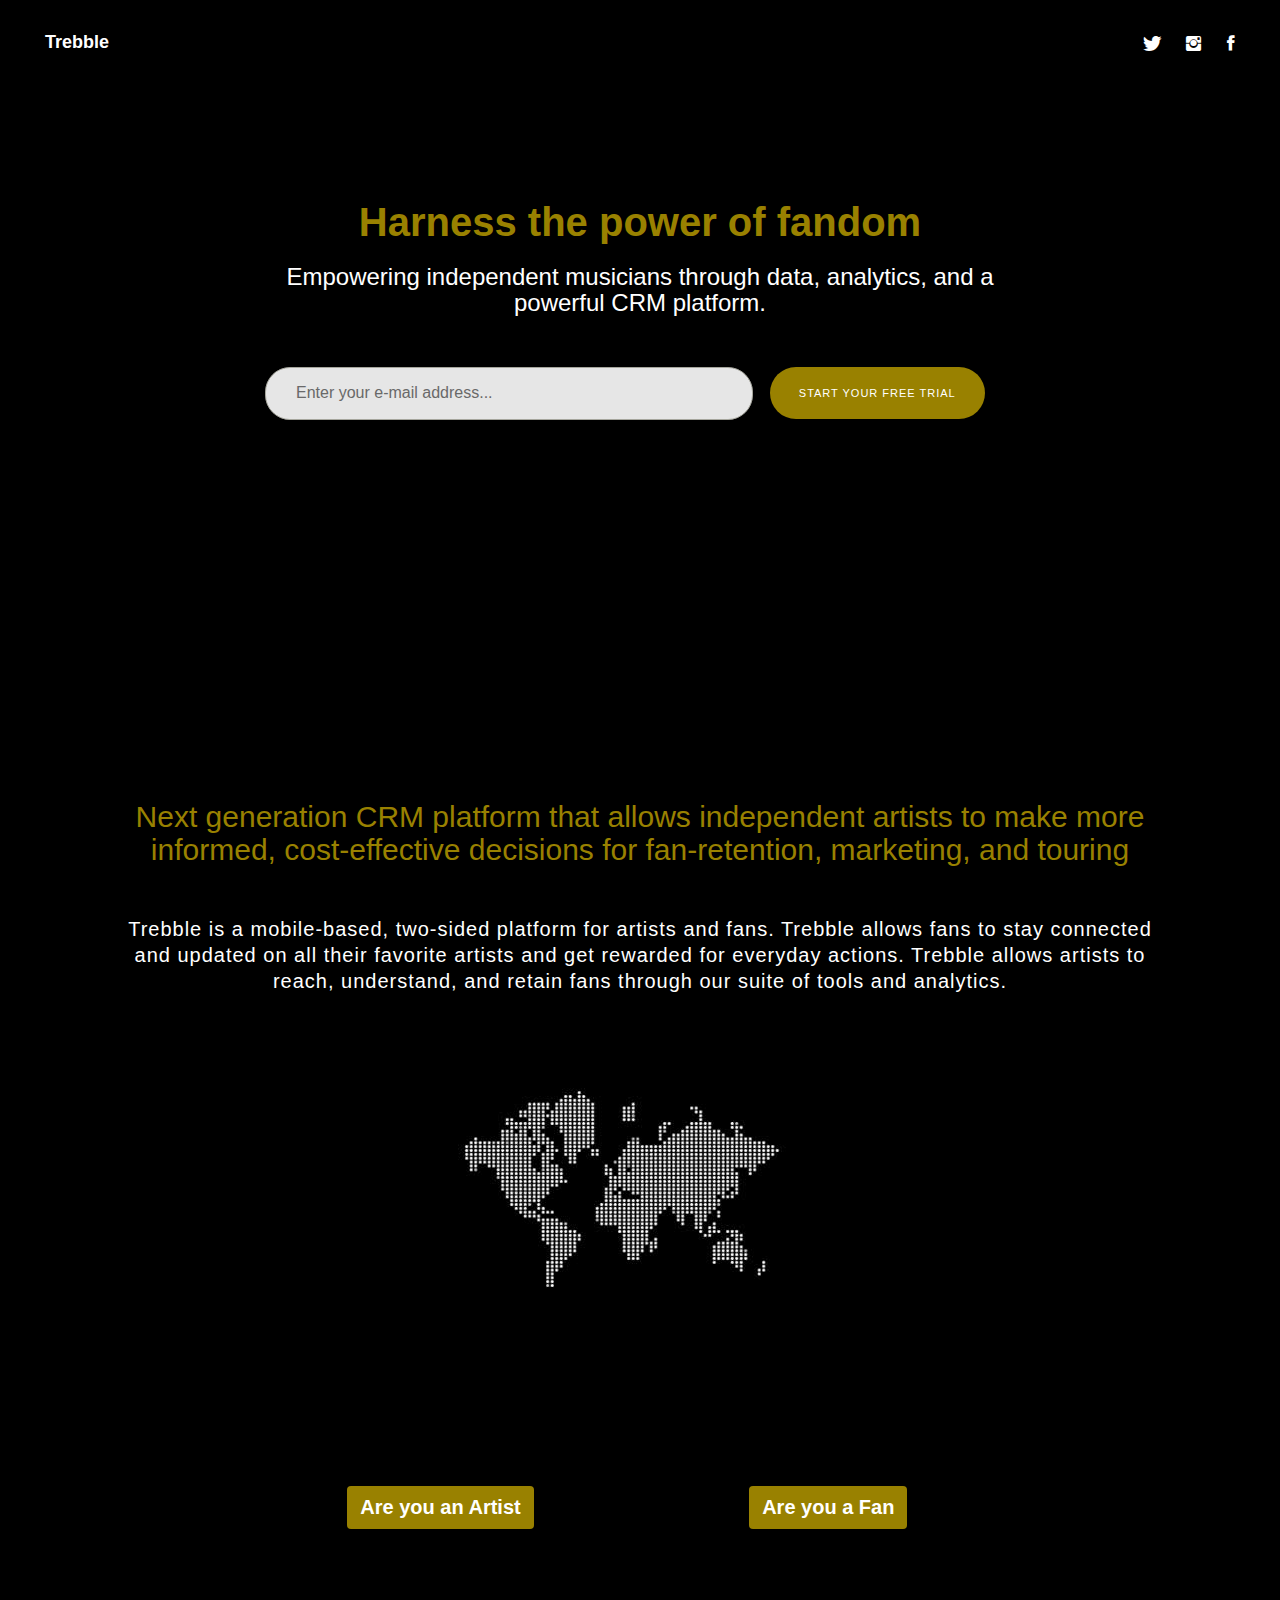
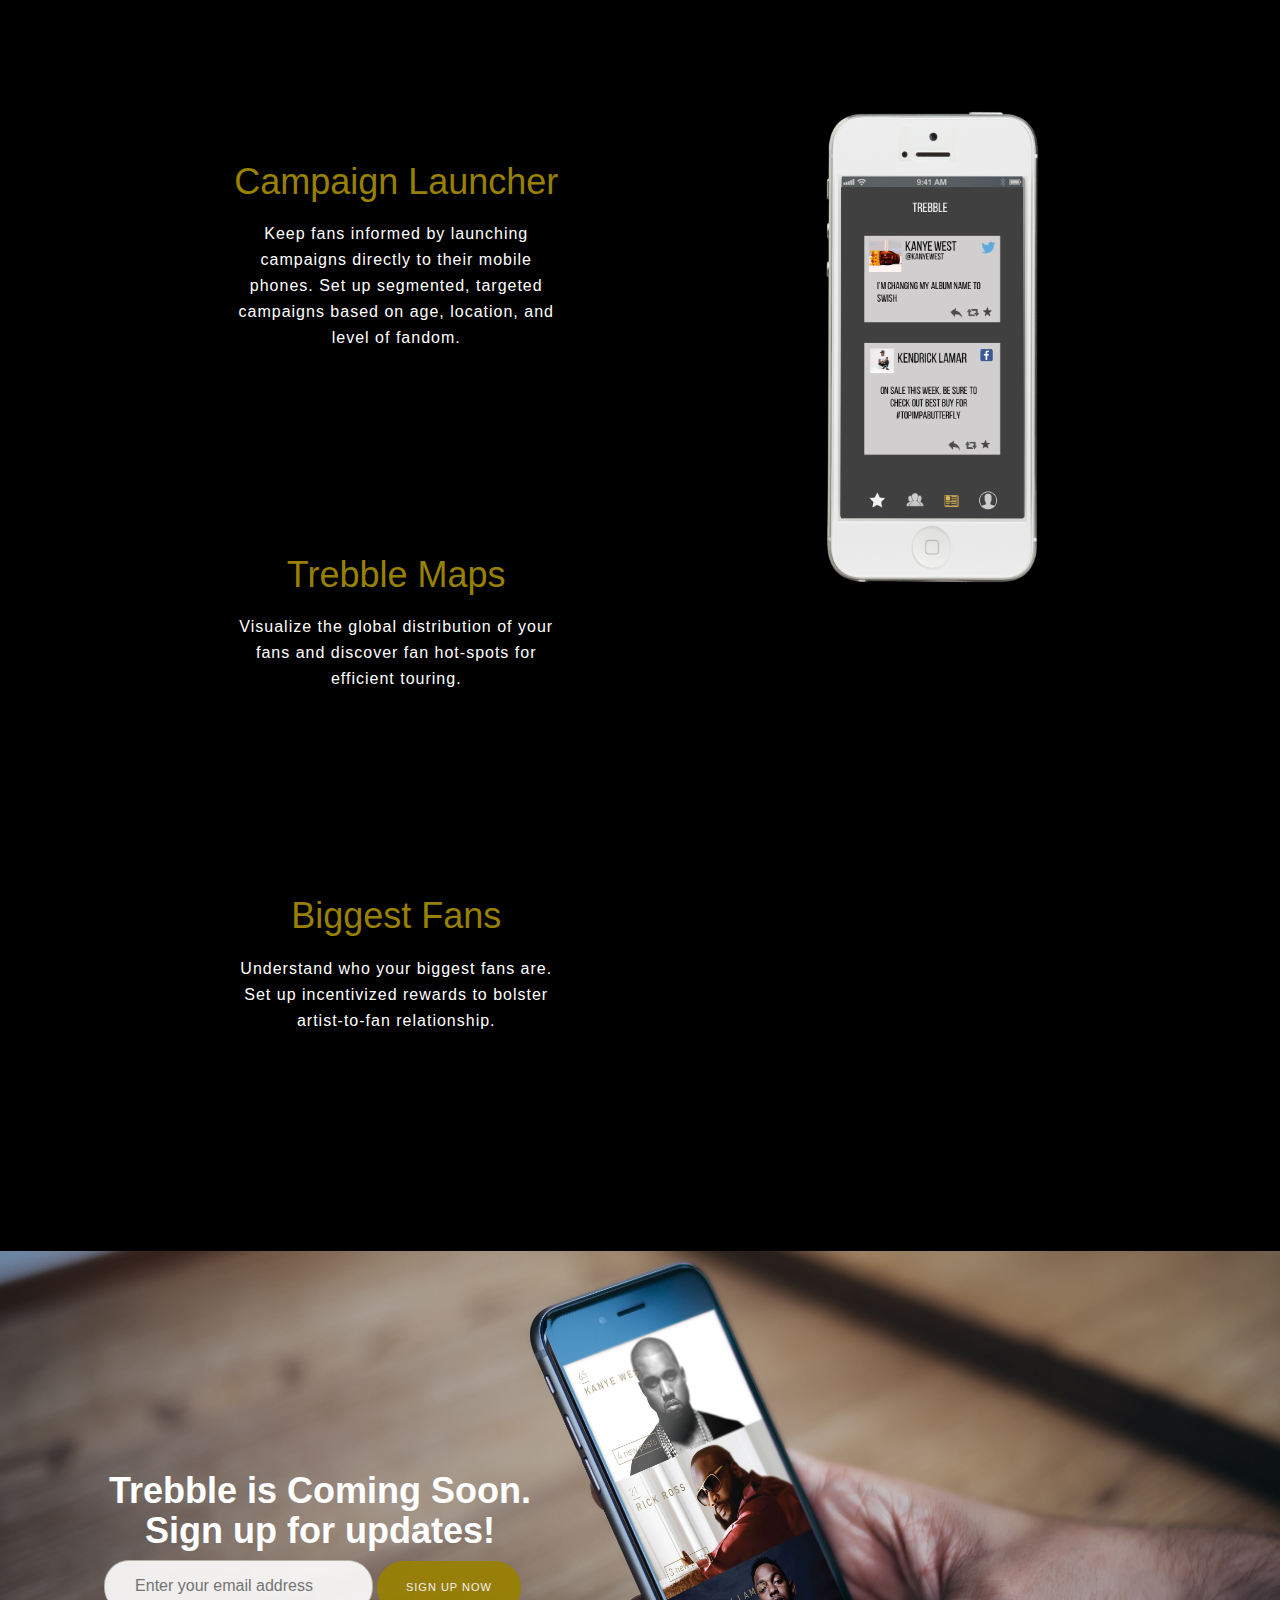
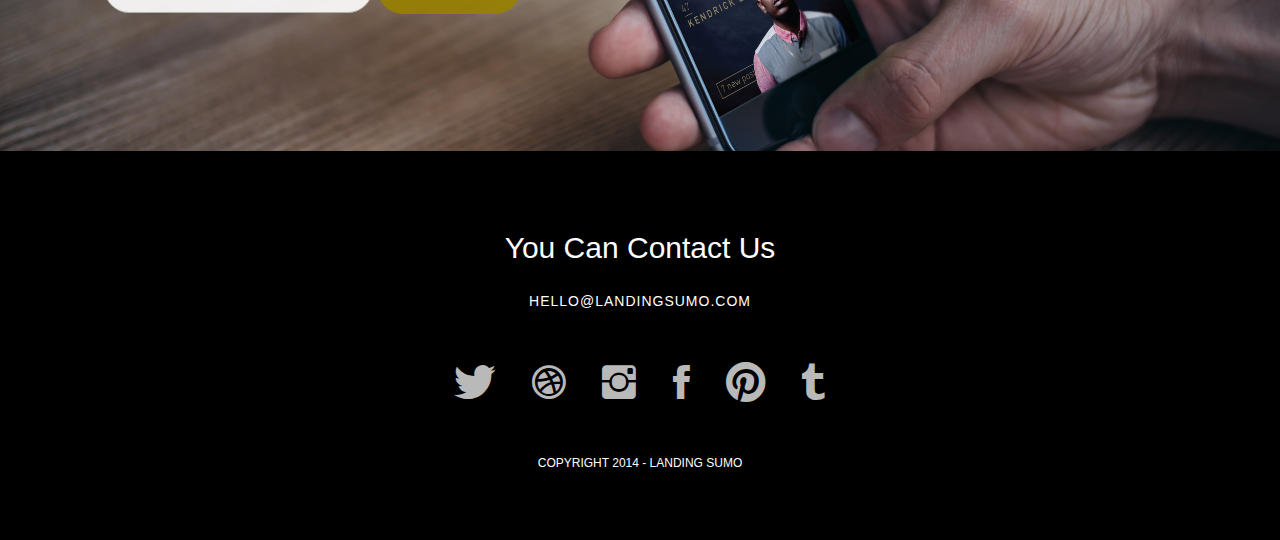
==== commit 11f2f5a9: "latest iteration" ====
--- a/index.html
+++ b/index.html
@@ -30,8 +30,12 @@
   </head>
 
   <body style="background-color:black;">
-
-    <div id="h" data-vide-bg="bg" data-vide-options=" position: 0% 0%">
+    <style type="text/css">
+      body{
+        font-family: "Helvetica Neue",Helvetica,Arial,sans-serif !important;
+      }
+    </style>
+    <div id="h" data-vide-bg="bgf" data-vide-options=" position: 0% 0%">
       <div class="logo">Trebble</div>
       <div class="social hidden-xs">
         <a href="#"><i class="ion-social-twitter"></i></a>
@@ -42,11 +46,11 @@
         <div class="row">
           <div class="col-md-8 col-md-offset-2 centered">
             <h1 style="color:#998100;">Harness the power of fandom</h1>
-            <h3>An Analytics + CRM Platform For Independent Musicians</h3>
+            <h3>Empowering independent musicians through data, analytics, and a powerful CRM platform.</h3>
             <div class="mtb">
               <form role="form"  method="post" enctype="plain"> 
                 <input type="email" name="email" class="subscribe-input" placeholder="Enter your e-mail address..." required>
-                <button class='btn btn-conf btn-green' type="submit">Sart your free trial</button>
+                <button class='btn btn-conf btn-green' type="submit">Start your free trial</button>
               </form>
             </div><!--/mt-->
           </div>
@@ -57,9 +61,9 @@
     <div  class="container ptb scroller" style="min-height: 700px;width: 100%;">
       <div class="row centered">
         <div class="col-md-10 col-md-offset-1">
-          <h2 style="color:#998100;">Next Generation CRM platform for the music industry that allows artists to reach, understand, and retain their biggest fans.</h2>
-          <p class="mt" style="color:white; font-size:20px;"> We empower musicians through data analytics
-to better serve, and strengthen relationships with existing fans.Trebble helps you find your biggest fans, where they’re located and how to reach them directly.</p>
+          <h2 style="color:#998100;">Next generation CRM platform that allows independent artists to make more informed, cost-effective decisions for fan-retention, marketing, and touring</h2>
+          <p class="mt" style="color:white; font-size:20px;"> Trebble is a mobile-based, two-sided platform for artists and fans. Trebble allows fans to stay connected and updated on all their favorite artists and get rewarded for everyday actions. Trebble allows artists to reach, understand, and retain fans through our suite of tools and analytics.
+</p>
         </div>
         <div class="col-md-5 col-md-offset-4 mt">
           <img src="music.jpg" class="img-responsive" alt="" id="music-img">
@@ -67,16 +71,13 @@
       </div><!--/row-->
     </div><!--/container-->
 
-    <div class="container ptb" style="height: 400px;width: 100%; background: url(fan-min.jpeg) no-repeat center center fixed;background-size: cover; ">
-      <div class="row centered col-xs-12">
-          <h1 style="color:white; font-weight:bold;"> You are </h1>
-      </div>
-      <div class="row centered col-xs-12" style="margin-top:100px;">
+    <div class="container ptb" style="height: 100px;width: 100%; background: url(artistsep.jpeg) no-repeat center center fixed;background-size: cover; "> 
+      <div class="row centered col-xs-12" >
         <div class="col-xs-4 col-xs-offset-2 centered" style="">
-          <a href="#artist_div" class="btn btn-large btn-green" style="font-size:30px;font-weight:300;"> Artist </a>
+          <a href="#artist_div" id="artist_click" class="btn btn-large btn-green" style="font-size:20px;font-weight:bold;margin-left:10%;"> Are you an Artist </a>
         </div>
         <div class="col-xs-4 centered">
-          <a href="#fan_div" class="btn btn-large btn-green" style="font-size:30px;font-weight:300;"> Fan </a>
+          <button id="fan_click" class="btn btn-large btn-green" style="font-size:20px;font-weight:bold;"> Are you a Fan </button>
         </div>
       </div><!--/row-->
     </div><!--/container-->
@@ -84,78 +85,34 @@
     <div class="container ptb " id="artist_div" style="margin-top:50px;">
       <div class="row">
         <div class="col-xs-5 col-xs-offset-1" id="text" >
-          <div class="col-xs-12 centered" id="launch_directly" style="margin-bottom:200px;padding:10%;">
-            <div class="col-md-12">
-                <h2 style="color:#998100; "> Launch content directly to fans</h2>
-            </div>
-            <div class="col-md-8 col-md-offset-2">
-                  <p style="color:white;">Launch content directly to fans on their mobile devices. Set up targeted content campaigns based on region, age, and even fandom.</p> 
-            </div>
-          </div>
-          <div class="col-xs-12 centered" id="visualize" style="margin-bottom:200px;padding:10%;">
-            <div class="col-md-12">
-                <h2 style="color:#998100; "> Visualize your reach</h2>
-            </div>
-            <div class="col-md-8 col-md-offset-2">
-                  <p style="color:white;">Visualize how your social media posts spread globally, and determine the strengths and weaknesses in your marketing and advertising strategy.</p> 
-            </div>
-          </div>
-          <div class="col-xs-12 centered" id="reward" style="margin-bottom:200px;padding:10%;">
-            <div class="col-md-12">
-                <h2 style="color:#998100; "> Reward loyal fans</h2>
-            </div>
-            <div class="col-md-8 col-md-offset-2">
-                  <p style="color:white;">Create incentivized rewards based on fandom to strengthen the artist-to-fan relationship.</p> 
+          <div class="col-xs-12 centered" id="launch_directly" style="margin-bottom:80px;padding:10%;">
+            <div class="col-md-12">
+                <h1 style="color:#998100; " id="launch_directly_header" > Campaign Launcher</h1>
+            </div>
+            <div class="col-md-12">
+                  <p style="color:white;" id="launch_directly_content" >Keep fans informed by launching campaigns directly to their mobile phones. Set up segmented, targeted campaigns based on age, location, and level of fandom.</p> 
+            </div>
+          </div>
+          <div class="col-xs-12 centered" id="visualize" style="margin-bottom:80px;padding:10%;">
+            <div class="col-md-12">
+                <h1 style="color:#998100; " id="visualize_header" > Trebble Maps</h1>
+            </div>
+            <div class="col-md-12">
+                  <p style="color:white;" id="visualize_content" >Visualize the global distribution of your fans and discover fan hot-spots for efficient touring.</p> 
+            </div>
+          </div>
+          <div class="col-xs-12 centered" id="reward" style="margin-bottom:80px;padding:10%;">
+            <div class="col-md-12">
+                <h1 style="color:#998100;" id="fans_header" > Biggest Fans</h1>
+            </div>
+            <div class="col-md-12">
+                  <p style="color:white;" id="fans_content">Understand who your biggest fans are. Set up incentivized rewards to bolster artist-to-fan relationship.</p> 
             </div>
           </div>
         </div>
         <div class="col-xs-6" id="myAffix" data-spy="affix">
           <div>
             <img src="treb/Picture3.png" id="img-src" class="img-responsive">
-          </div>
-        </div>
-      </div>
-    </div>
-
-    <div class="container ptb" id="artist-break" style="height: 400px;width: 100%; background: url(artist.jpeg) no-repeat center center;background-size: cover; ">
-      <div class="row centered col-xs-12" style="margin-top:100px;">
-        <div class="col-xs-4 col-xs-offset-2 centered" style="">
-         
-        </div>
-      </div><!--/row-->
-    </div><!--/container-->
-
-     <div class="container ptb " id="fan_div" style="margin-top:50px;">
-      <div class="row">
-        <div class="col-xs-5 col-xs-offset-1" id="text" >
-          <div class="col-xs-12 centered" id="fan_launch_directly" style="margin-bottom:200px;padding:10%;">
-            <div class="col-md-12">
-                <h2 style="color:#998100; "> Launch content directly to fans</h2>
-            </div>
-            <div class="col-md-8 col-md-offset-2">
-                  <p style="color:white;">Launch content directly to fans on their mobile devices. Set up targeted content campaigns based on region, age, and even fandom.</p> 
-            </div>
-          </div>
-          <div class="col-xs-12 centered" id="fan_visualize" style="margin-bottom:200px;padding:10%;">
-            <div class="col-md-12">
-                <h2 style="color:#998100; "> Visualize your reach</h2>
-            </div>
-            <div class="col-md-8 col-md-offset-2">
-                  <p style="color:white;">Visualize how your social media posts spread globally, and determine the strengths and weaknesses in your marketing and advertising strategy.</p> 
-            </div>
-          </div>
-          <div class="col-xs-12 centered" id="fan_reward" style="margin-bottom:200px;padding:10%;">
-            <div class="col-md-12">
-                <h2 style="color:#998100; "> Reward loyal fans</h2>
-            </div>
-            <div class="col-md-8 col-md-offset-2">
-                  <p style="color:white;">Create incentivized rewards based on fandom to strengthen the artist-to-fan relationship.</p> 
-            </div>
-          </div>
-        </div>
-        <div class="col-xs-6" id="fan_myAffix">
-          <div>
-            <img src="treb/Picture3.png" id="fan_img-src" class="img-responsive">
           </div>
         </div>
       </div>
@@ -217,14 +174,39 @@
 
     <script type="text/javascript">
     $(function(){
+      var explain_type = true;
+      $("#fan_click").click(function(){
+        explain_type = false;
+        $("#launch_directly_header").text("Trebble Newsfeed");
+        $("#launch_directly_content").text("Follow your favorite artists and gain access to a centralized, interactive"+" newsfeed that has artist’s Facebook, Twitter, and Instagram attached. ");
+        $("#visualize_header").text("Trebble Fan Score");
+        $("#visualize_content").text("Interact with newsfeed posts, share content and support your favorite artists to"+" build your fan score. The fan score allows artists to discover who YOU are.");
+        $("#fans_header").text("Recieve rewards and direct notifications");
+        $("#fans_content").text("See how your fan ranks compares with peers, and build your buzz. Receive special offers"+" and rewards from your favorite artists the bigger the fan you are. ");
+      });
+
+      $("#artist_click").click(function(){
+        explain_type = true;
+        $("#launch_directly_header").text("Campaign Launcher");
+        $("#launch_directly_content").text("Keep fans informed by launching campaigns directly to their mobile phones."+" Set up segmented, targeted campaigns based on age, location, and level of fandom. Alert your fans about new "+"concerts, songs, etc. simply and inexpensively. ");
+        $("#visualize_header").text("Trebble Maps");
+        $("#visualize_content").text("Visualize the global distribution of your fans and discover fan hot-spots for efficient touring.");
+        $("#fans_header").text("Biggest Fans");
+        $("#fans_content").text("Understand who your biggest fans are. Set up incentivized rewards to bolster artist-to-fan relationship. ");
+      });
 
       $('#launch_directly').onScreen({
          container: window,
          direction: 'vertical',
          doIn: function() {
            // Do something to the matched elements as they come in
-           console.log("Inside the screen");
-          $("#img-src").attr("src","treb/Picture3.png");
+          console.log("Inside the screen");
+          if(explain_type){
+            $("#img-src").attr("src","treb/campaign.png");
+          }else{
+            $("#img-src").attr("src","treb/Picture3.png");
+          }
+          
          },
          tolerance: 400,
          lazyAttr: null,
@@ -238,7 +220,11 @@
          doIn: function() {
            // Do something to the matched elements as they come in
            console.log("Inside the screen");
-          $("#img-src").attr("src","treb/Picture4.png");
+          if(explain_type){
+            $("#img-src").attr("src","treb/Picture6.png");
+          }else{
+            $("#img-src").attr("src","treb/Picture4.png");
+          }
          },
          tolerance: 400,
          lazyAttr: null,
@@ -251,68 +237,24 @@
          doIn: function() {
            // Do something to the matched elements as they come in
            console.log("Inside the screen");
-          $("#img-src").attr("src","treb/Picture5.png");
+          if(explain_type){
+            $("#img-src").attr("src","treb/Picture7.png");
+          }else{
+            $("#img-src").attr("src","treb/Picture1.png");
+          }
          },
          tolerance: 400,
          lazyAttr: null,
          debug: false
       });
 
-      //  $('#fan_launch_directly').onScreen({
-      //    container: window,
-      //    direction: 'vertical',
-      //    doIn: function() {
-      //      // Do something to the matched elements as they come in
-      //      console.log("Inside the screen");
-      //     $("#fan_img-src").attr("src","treb/Picture3.png");
-      //    },
-      //    tolerance: 400,
-      //    lazyAttr: null,
-      //    debug: false
-      // });
-
-
-      // $('#fan_visualize').onScreen({
-      //    container: window,
-      //    direction: 'vertical',
-      //    doIn: function() {
-      //      // Do something to the matched elements as they come in
-      //      console.log("Inside the screen");
-      //     $("#fan_img-src").attr("src","treb/Picture4.png");
-      //    },
-      //    tolerance: 400,
-      //    lazyAttr: null,
-      //    debug: false
-      // });
-
-      // $('#fan_reward').onScreen({
-      //    container: window,
-      //    direction: 'vertical',
-      //    doIn: function() {
-      //      // Do something to the matched elements as they come in
-      //      console.log("Inside the screen");
-      //     $("#fan_img-src").attr("src","treb/Picture5.png");
-      //    },
-      //    tolerance: 400,
-      //    lazyAttr: null,
-      //    debug: false
-      // });
-
-        // $('#uber').affix({
-        //   offset: {
-        //     top: 0,
-        //     bottom: function () {
-        //       return (this.bottom = $('#f').outerHeight(true))
-        //     }
-        //   }
-        // });
       console.log("top",$("#myAffix").offset().top);
       console.log('bottom',$("#myAffix").offset().top + $("#myAffix").height());
       console.log("total ",$(document).height())
       $('#myAffix').affix({
         offset: {
           top: $("#myAffix").offset().top,
-          bottom: $("#f").outerHeight() + $("#final-div").outerHeight() + $("#launch").outerHeight() + $("#fan_div").outerHeight() + $("#artist-break").outerHeight()
+          bottom: $("#f").outerHeight() + $("#final-div").outerHeight() + $("#launch").outerHeight() 
         }
       });
 
--- a/assets/css/style.css
+++ b/assets/css/style.css
@@ -18,7 +18,7 @@
 * { 
 	margin: 0;
 	padding: 0px;
-    font-family: 'Lato', sans-serif;
+    font-family: "Helvetica Neue",Helvetica,Arial,sans-serif;
 } 
 body { 
 	background: #fff; 
@@ -27,7 +27,7 @@
 }
 
 h1, h2, h3, h4, h5, h6 {
-    font-family: 'Lato', sans-serif;
+    font-family: "Helvetica Neue",Helvetica,Arial,sans-serif;
 	font-weight: 300;
 }
 
@@ -35,7 +35,7 @@
 p { 
 	padding: 0; 
 	margin-bottom: 12px; 
-    font-family: 'Lato', sans-serif;
+    font-family: "Helvetica Neue",Helvetica,Arial,sans-serif;
 	font-weight: 300;
 	font-size: 16px; 
 	line-height: 26px;
